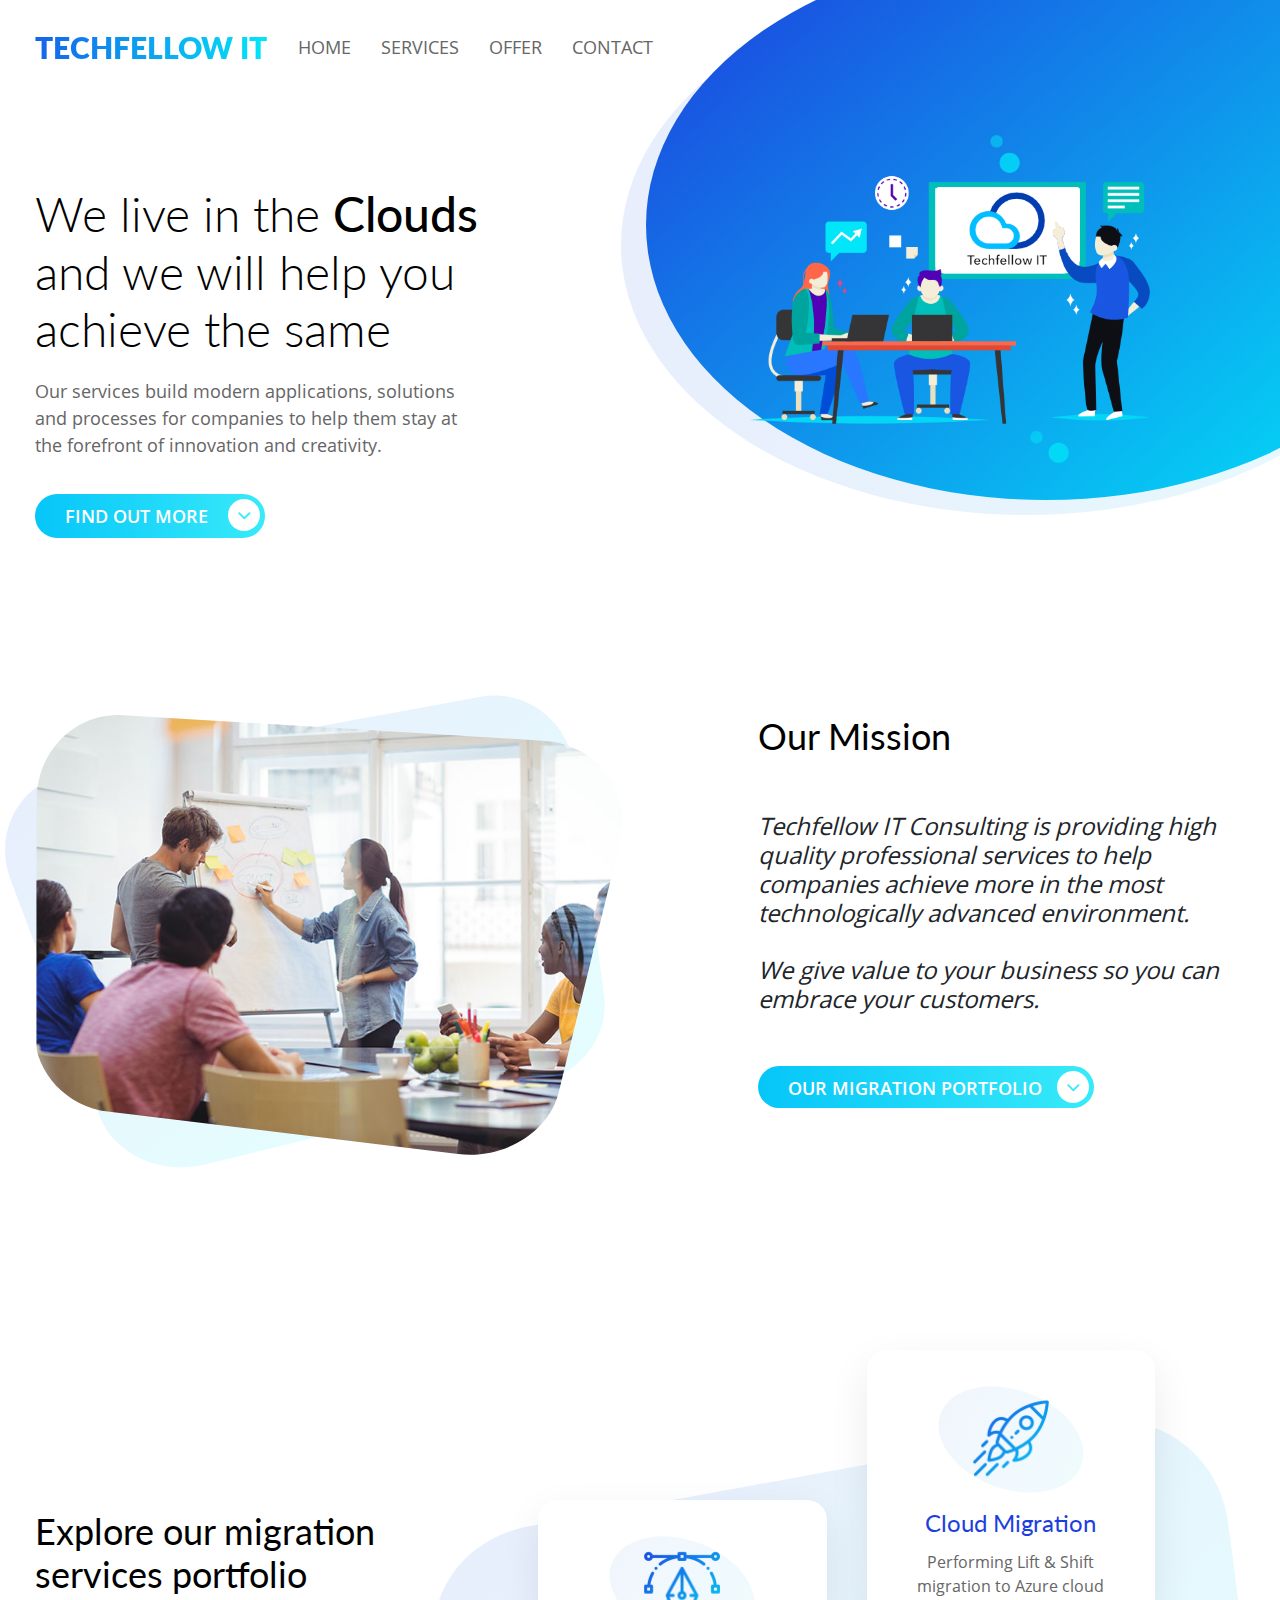
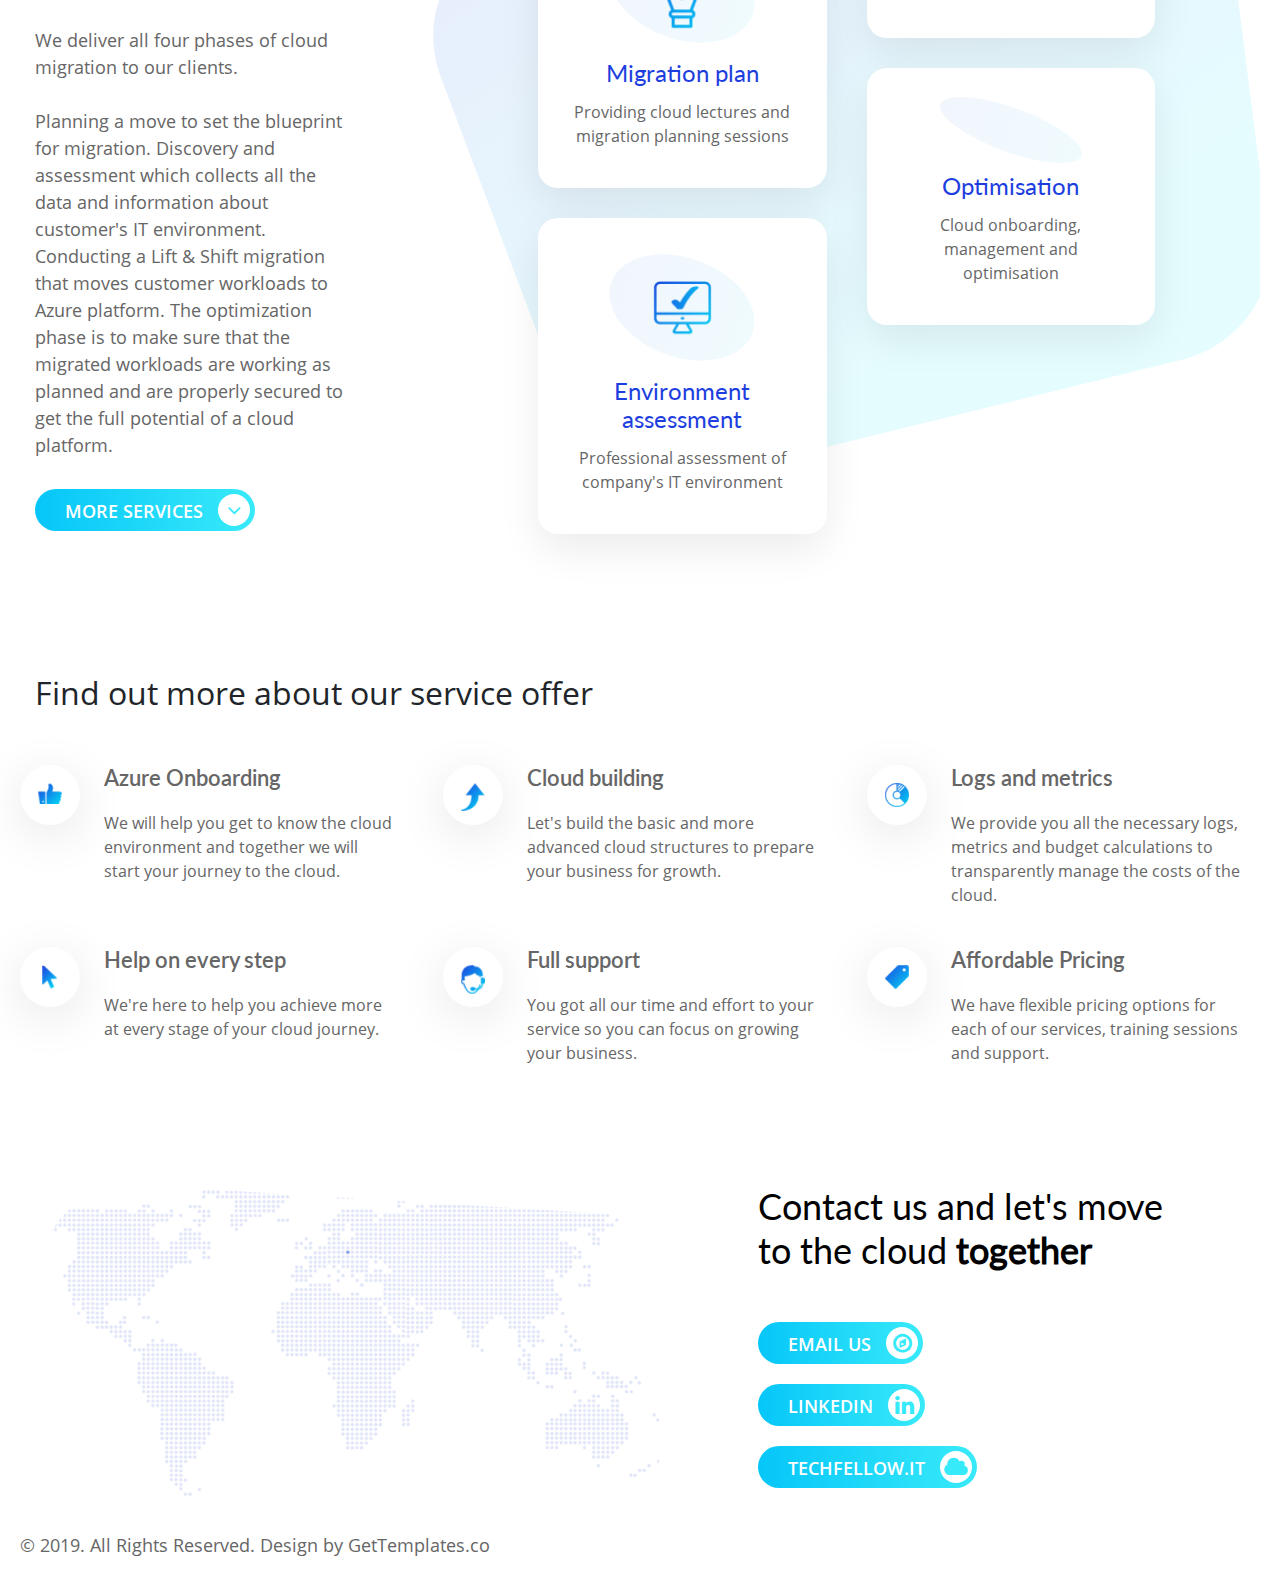
==== index.html @ e0941813 "small changes" ====
<!doctype html>
<!--
	Solution by GetTemplates.co
	URL: https://gettemplates.co
-->
<html lang="en">
<head>
    <meta charset="utf-8">
    <meta name="viewport" content="width=device-width, initial-scale=1, shrink-to-fit=no">
    <meta name='robots' content='index, follow, max-image-preview:large, max-snippet:-1, max-video-preview:-1'>
 	<meta name="description" content="Start your cloud journey with us">
	<link rel="canonical" href="https://techfellow.it">
	<meta property="og:locale" content="en_UK">
	<meta property="og:type" content="website">
	<meta property="og:title" content="Techfellow IT - we will help you get to the Clouds !">
	<meta property="og:description" content="Start your cloud journey with us">
	<meta property="og:url" content="https://techfellow.it">
	<meta property="og:site_name" content="Techfellow IT">
	<meta property="article:modified_time" content="2021-06-20T11:11:51+00:00">
    <!--Favicon-->
    <link rel="shortcut icon" href="images/favicon.png" type="image/x-icon">
    <link rel="icon" href="images/favicon.png" type="image/x-icon">
    <link href="css/font-awesome.css" rel="stylesheet" type="text/css">
    <!-- Bootstrap CSS -->
    <link rel="stylesheet" href="css/bootstrap.min.css">
    <!-- custom CSS -->
    <link rel="stylesheet" href="css/style.css">
    <title>Techfellow IT - we will help you get to the Clouds !</title>
    <style>
    </style>
</head>
<body>
<nav class="navbar navbar-expand-lg navbar-light bg-light bg-transparent" id="gtco-main-nav">
    <div class="container"><a class="navbar-brand" href='https://techfellow.it'>Techfellow IT</a>
        <div id="my-nav" class="collapse navbar-collapse">
            <ul class="navbar-nav mr-auto">
                <li class="nav-item"><a class="nav-link" href="#">Home</a></li>
                <li class="nav-item"><a class="nav-link" href="#services">Services</a></li>
                <li class="nav-item"><a class="nav-link" href="#offer">Offer</a></li>
                <li class="nav-item"><a class="nav-link" href="#contact">Contact</a></li>
            </ul>
        </div>
    </div>
</nav>
<div class="container-fluid gtco-banner-area">
    <div class="container">
        <div class="row">
            <div class="col-md-6">
                <h1>We live in the <span>Clouds</span>
                    and we will help you achieve the same </h1>
                <p> Our services build modern applications, solutions and processes for companies to help them stay at the forefront of innovation and creativity.</p>
                <a href="#mission">Find out more <i class="fa fa-angle-down" aria-hidden="true"></i></a></div>
            <div class="col-md-6">
                <div class="card"><img class="card-img-top img-fluid" src="images/banner-img.png" alt=""></div>
            </div>
        </div>
    </div>
</div>
<div class="container-fluid gtco-feature" id="mission">
    <div class="container">
        <div class="row">
            <div class="col-md-7">
                <div class="cover">
                    <div class="card">
                        <svg
                                class="back-bg"
                                width="100%" viewBox="0 0 900 700" style="position:absolute; z-index: -1">
                            <defs>
                                <linearGradient id="PSgrad_01" x1="64.279%" x2="0%" y1="76.604%" y2="0%">
                                    <stop offset="0%" stop-color="rgb(1,230,248)" stop-opacity="1"/>
                                    <stop offset="100%" stop-color="rgb(29,62,222)" stop-opacity="1"/>
                                </linearGradient>
                            </defs>
                            <path fill-rule="evenodd" opacity="0.102" fill="url(#PSgrad_01)"
                                  d="M616.656,2.494 L89.351,98.948 C19.867,111.658 -16.508,176.639 7.408,240.130 L122.755,546.348 C141.761,596.806 203.597,623.407 259.843,609.597 L697.535,502.126 C748.221,489.680 783.967,441.432 777.751,392.742 L739.837,95.775 C732.096,35.145 677.715,-8.675 616.656,2.494 Z"/>
                        </svg>
                        <svg width="100%" viewBox="0 0 700 500">
                            <clipPath id="clip-path">
                                <path d="M89.479,0.180 L512.635,25.932 C568.395,29.326 603.115,76.927 590.357,129.078 L528.827,380.603 C518.688,422.048 472.661,448.814 427.190,443.300 L73.350,400.391 C32.374,395.422 -0.267,360.907 -0.002,322.064 L1.609,85.154 C1.938,36.786 40.481,-2.801 89.479,0.180 Z"></path>
                            </clipPath>
                            <!-- xlink:href for modern browsers, src for IE8- -->
                            <image clip-path="url(#clip-path)" xlink:href="images/learn-img.jpg" width="100%"
                                   height="465" class="svg__image"></image>
                        </svg>
                    </div>
                </div>
            </div>
            <div class="col-md-5">
                <h2> Our Mission </h2>
                <i></i><p> </p><br>
                   <i><h4> Techfellow IT Consulting is providing high quality 
                    professional services to help companies achieve more 
                    in the most technologically advanced environment.<br><br>
                    We give value to your business so you can embrace your customers.
                </h4></i><br>
                <a href="#services">Our migration portfolio<i class="fa fa-angle-down" aria-hidden="true"></i></a></div>
                <!-- <p>
                    <small><i>
                        Our services build the modern applications, solutions and processes for companies to help them stay on the forefront of innovation and creativity.
                   </i> </small>
                </p> -->
        </div>
    </div>
</div>
<div class="container-fluid gtco-features" id="services">
    <div class="container">
        <div class="row">
            <div class="col-lg-4">
                <h2> Explore our migration services portfolio</h2>
                <p> We deliver all four phases of cloud migration to our clients. <br><br>
                    Planning a move to set the blueprint for migration.
                    Discovery and assessment which collects all the data and information about customer's IT environment. 
                    Conducting a Lift & Shift migration that moves customer workloads to Azure platform. 
                    The optimization phase is to make sure that the migrated workloads are working as planned and are properly secured to get the full potential of a cloud platform.
                </p>
                <a href="#offer">More services<i class="fa fa-angle-down" aria-hidden="true"></i></a></div>
            <div class="col-lg-8">
                <svg id="bg-services"
                     width="100%"
                     viewBox="0 0 1000 800">
                    <defs>
                        <linearGradient id="PSgrad_02" x1="64.279%" x2="0%" y1="76.604%" y2="0%">
                            <stop offset="0%" stop-color="rgb(1,230,248)" stop-opacity="1"/>
                            <stop offset="100%" stop-color="rgb(29,62,222)" stop-opacity="1"/>
                        </linearGradient>
                    </defs>
                    <path fill-rule="evenodd" opacity="0.102" fill="url(#PSgrad_02)"
                          d="M801.878,3.146 L116.381,128.537 C26.052,145.060 -21.235,229.535 9.856,312.073 L159.806,710.157 C184.515,775.753 264.901,810.334 338.020,792.380 L907.021,652.668 C972.912,636.489 1019.383,573.766 1011.301,510.470 L962.013,124.412 C951.950,45.594 881.254,-11.373 801.878,3.146 Z"/>
                </svg>
                <div class="row">
                    <div class="col">
                        <div class="card text-center">
                            <div class="oval"><img class="card-img-top" src="images/graphics-design.png" alt=""></div>
                            <div class="card-body">
                                <h3 class="card-title">Migration plan</h3>
                                <p class="card-text">Providing cloud lectures and migration planning sessions</p>
                            </div>
                        </div>
                        <div class="card text-center">
                            <div class="oval"><img class="card-img-top" src="images/web-design.png" alt=""></div>
                            <div class="card-body">
                                <h3 class="card-title">Environment assessment</h3>
                                <p class="card-text">Professional assessment of company's IT environment</p>
                            </div>
                        </div>
                    </div>
                    <div class="col">
                        <div class="card text-center">
                            <div class="oval"><img class="card-img-top" src="images/seo.png" alt=""></div>
                            <div class="card-body">
                                <h3 class="card-title">Cloud Migration</h3>
                                <p class="card-text">Performing Lift & Shift migration to Azure cloud</p>
                            </div>
                        </div>
                        <div class="card text-center">
                            <div class="oval"><img class="card-img-top" src="images/marketing2.png" alt=""></div>
                            <div class="card-body">
                                <h3 class="card-title">Optimisation</h3>
                                <p class="card-text">Cloud onboarding, management and optimisation</p>
                            </div>
                        </div>
                    </div>
                </div>
            </div>
        </div>
    </div>
</div>


<div class="container-fluid gtco-features-list" id="offer">
    <div class="container">
        <div class="row">
            <div class="col-lg-8">
                <h2>Find out more about our service offer</h2><br></div>
        <div class="row">
            <div class="media col-md-6 col-lg-4">
                <div class="oval mr-4"><img class="align-self-start" src="images/quality-results.png" alt=""></div>
                <div class="media-body">
                    <h5 class="mb-0">Azure Onboarding</h5>
                    We will help you get to know the cloud environment and together we will start your journey to the cloud.
                </div>
            </div>
            <div class="media col-md-6 col-lg-4">
                <div class="oval mr-4"><img class="align-self-start" src="images/effectively-increase.png" alt=""></div>
                <div class="media-body">
                    <h5 class="mb-0">Cloud building</h5>
                    Let's build the basic and more advanced cloud structures to prepare your business for growth.
                </div>
            </div>
            <div class="media col-md-6 col-lg-4">
                <div class="oval mr-4"><img class="align-self-start" src="images/analytics.png" alt=""></div>
                <div class="media-body">
                    <h5 class="mb-0">Logs and metrics</h5>
                    We provide you all the necessary logs, metrics and budget calculations to transparently manage the costs of the cloud.
                </div>
            </div>
            <div class="media col-md-6 col-lg-4">
                <div class="oval mr-4"><img class="align-self-start" src="images/easy-to-use.png" alt=""></div>
                <div class="media-body">
                    <h5 class="mb-0">Help on every step</h5>
                    We're here to help you achieve more at every stage of your cloud journey.
                </div>
            </div>
            <div class="media col-md-6 col-lg-4">
                <div class="oval mr-4"><img class="align-self-start" src="images/free-support.png" alt=""></div>
                <div class="media-body">
                    <h5 class="mb-0">Full support</h5>
                    You got all our time and effort to your service so you can focus on growing your business.
                </div>
            </div>
            <div class="media col-md-6 col-lg-4">
                <div class="oval mr-4"><img class="align-self-start" src="images/affordable-pricing.png" alt=""></div>
                <div class="media-body">
                    <h5 class="mb-0">Affordable Pricing</h5>
                   We have flexible pricing options for each of our services, training sessions and support.
                </div>
            </div>
        </div>
        </div>
    </div>
</div>

<!-- <div class="container-fluid gtco-logo-area">
    <div class="container">
        <div class="row">
            <div class="col"></div>

        </div>
    </div>
</div> -->

<div class="container-fluid gtco-feature" id="contact">
    <div class="container">
        <div class="row">
            <div class="col-md-7">
                <div class="cover">
                    <div class="card">
                        <svg width="100%" viewBox="0 0 600 300">
                            <image clip-path="url(#clip-path)" xlink:href="images/word-map3.png" width="90%"
                                   height="90%" class="svg__image"></image>
                        </svg>
                    </div>
                </div>
            </div>
            <div class="col-md-5">
                <h2> Contact us and let's move <br> to the cloud <b>together</b></h2>
                <p>
                    <ul class="nav flex-column follow-us-nav">
                        <!-- <li class="nav-item"><a class="nav-link" href="tel:+48501100100">Call us<i class="fa fa-phone" aria-hidden="true"></i></a></li> -->
                        <li class="nav-item"><a class="nav-link" href="mailto:technofellow+it@outlook.com">Email us<i class="fa fa-compass" aria-hidden="true"></i></a></li>
                        <li class="nav-item"><a class="nav-link" href="https://www.linkedin.com/company/techfellow-it/">Linkedin<i class="fa fa-linkedin" aria-hidden="true"></i></a></li>
                        <li class="nav-item"><a class="nav-link" href="https://techfellow.it">techfellow.it<i class="fa fa-cloud" aria-hidden="true"></i></a></li>
                    </ul>
                </p>
                <br>
             </div>
             <div>
                <p>&copy; 2019. All Rights Reserved. Design by GetTemplates.co</p>
            </div>
    </div>
</div>
<!-- 
<footer class="container-fluid" id="gtco-footer">
    <div class="container">
        <div class="row">
            <div class="col-lg-6" id="contact">
            </div>
        </div>
    </div>
</footer> -->

<!-- Optional JavaScript -->
<!-- jQuery first, then Popper.js, then Bootstrap JS -->
<!-- <script src="js/jquery-3.3.1.slim.min.js"></script>
<script src="js/popper.min.js"></script> -->
<script src="js/bootstrap.min.js"></script>
<!-- owl carousel js-->
<!-- <script src="owl-carousel/owl.carousel.min.js"></script> -->
<script src="js/main.js"></script>
</body>
</html>
---- css/style.css ----
/*
 * Solution by GetTemplates.co
 * URL: https://GetTemplates.co
 */
@font-face {
  font-family: "Lato-Regular";
  src: url(../fonts/Lato-Regular.ttf);
}
@font-face {
  font-family: "Lato-Black";
  src: url(../fonts/Lato-Black.ttf);
}
@font-face {
  font-family: "Lato-Bold";
  src: url(../fonts/Lato-Bold.ttf);
}
@font-face {
  font-family: "Lato-Light";
  src: url(../fonts/Lato-Light.ttf);
}
@font-face {
  font-family: "Lato-Medium";
  src: url(../fonts/Lato-Medium.ttf);
}
@font-face {
  font-family: "Lato-Semibold";
  src: url(../fonts/Lato-Semibold.ttf);
}
@font-face {
  font-family: "OpenSans-Bold";
  src: url(../fonts/OpenSans-Bold.ttf);
}
@font-face {
  font-family: "OpenSans-Regular";
  src: url(../fonts/OpenSans-Regular.ttf);
}
@font-face {
  font-family: "OpenSans-Semibold";
  src: url(../fonts/OpenSans-Semibold.ttf);
}
p {
  font-family: "OpenSans-Regular";
  color: #666666;
  font-size: 18px;
}

body {
  overflow: hidden;
  overflow-y: auto;
  font-family: "OpenSans-Regular";
}

@media (min-width: 500px) {
  .container {
    max-width: 1240px;
  }
}
#gtco-main-nav {
  padding: 20px 0;
}
#gtco-main-nav .navbar-brand {
  font-size: 30px;
  font-family: "Lato-Black";
  text-transform: uppercase;
  background: -webkit-linear-gradient(left, #1563ea, #01e6f8);
  background: -ms-linear-gradient(left, #1563ea, #01e6f8);
  background: -moz-linear-gradient(left, #1563ea, #01e6f8);
  background: -o-linear-gradient(left, #1563ea, #01e6f8);
  -webkit-background-clip: text;
  -ms-background-clip: text;
  -o-background-clip: text;
  -webkit-text-fill-color: transparent;
  -ms-text-fill-color: transparent;
  -o-text-fill-color: transparent;
}
#gtco-main-nav .bar1, #gtco-main-nav .bar2, #gtco-main-nav .bar3 {
  width: 25px;
  height: 2px;
  background-color: #fff;
  margin: 5px 0;
  transition: 0.4s;
  display: block;
  position: relative;
}
#gtco-main-nav .change .bar1 {
  -webkit-transform: rotate(-42deg) translate(-2px, 6px);
  transform: rotate(-42deg) translate(-2px, 6px);
}
#gtco-main-nav .change .bar2 {
  opacity: 0;
}
#gtco-main-nav .change .bar3 {
  -webkit-transform: rotate(46deg) translate(-4px, -8px);
  transform: rotate(46deg) translate(-4px, -8px);
}
#gtco-main-nav .navbar-nav li a {
  font-family: "OpenSans-Regular";
  font-size: 18px;
  color: #666666;
  padding: 5px 15px !important;
  text-transform: uppercase;
}
#gtco-main-nav form a {
  font-family: "OpenSans-Semibold";
  font-size: 18px;
  color: #fff;
  padding: 5px 25px;
  border-radius: 20px;
  border-width: 2px;
}
#gtco-main-nav form a.btn-info {
  background: #01e6f8;
  border-color: #01e6f8;
}
#gtco-main-nav form a.btn-outline-dark {
  border-color: #fff;
  background-color: transparent;
}
@media (max-width: 991px) {
  #gtco-main-nav form a.btn-outline-dark {
    border-color: #1d3ede;
    color: #1d3ede;
  }
}
#gtco-main-nav::after {
  position: absolute;
  content: "";
  height: 600px;
  width: 800px;
  background-image: -webkit-linear-gradient(-220deg, #1d3ede, #01e6f8);
  background-image: -moz-linear-gradient(-220deg, #1d3ede, #01e6f8);
  background-image: -ms-linear-gradient(-220deg, #1d3ede, #01e6f8);
  background-image: -o-linear-gradient(-220deg, #1d3ede, #01e6f8);
  background-image: linear-gradient(-220deg, #1d3ede, #01e6f8);
  left: 50.5%;
  top: -50px;
  z-index: -1;
  border-radius: 50% 0 50% 50%;
}
@media (max-width: 1400px) {
  #gtco-main-nav::after {
    height: 550px;
    width: 800px;
  }
}
@media (max-width: 1199px) {
  #gtco-main-nav::after {
    width: 700px;
  }
}
@media (max-width: 991px) {
  #gtco-main-nav::after {
    width: 55%;
    left: auto;
    right: 0;
  }
}
@media (max-width: 600px) {
  #gtco-main-nav::after {
    width: 100%;
    height: 400px;
  }
}
#gtco-main-nav::before {
  position: absolute;
  content: "";
  height: 590px;
  width: 830px;
  background-image: -webkit-linear-gradient(to right, #e8eefc, #e6fafe);
  background-image: -moz-linear-gradient(to right, #e8eefc, #e6fafe);
  background-image: -ms-linear-gradient(to right, #e8eefc, #e6fafe);
  background-image: -o-linear-gradient(to right, #e8eefc, #e6fafe);
  background-image: linear-gradient(to right, #e8eefc, #e6fafe);
  left: 48.5%;
  top: -25px;
  z-index: -1;
  border-radius: 50% 0 50% 50%;
}
@media (max-width: 1400px) {
  #gtco-main-nav::before {
    height: 540px;
    width: 810px;
  }
}
@media (max-width: 1199px) {
  #gtco-main-nav::before {
    width: 710px;
  }
}
@media (max-width: 991px) {
  #gtco-main-nav::before {
    width: 55%;
    left: auto;
    right: 0;
  }
}
@media (max-width: 600px) {
  #gtco-main-nav::before {
    width: 100%;
    height: 390px;
  }
}

.gtco-banner-area a, .gtco-feature a, .gtco-features a, .gtco-news .owl-carousel .card a, #gtco-footer .submit-button {
  background-image: -moz-linear-gradient(0deg, #06c6f9 0%, #38eaf9 100%);
  background-image: -webkit-linear-gradient(0deg, #06c6f9 0%, #38eaf9 100%);
  background-image: -ms-linear-gradient(0deg, #06c6f9 0%, #38eaf9 100%);
  font-size: 18px;
  font-family: "OpenSans-Semibold";
  color: #fff;
  border-radius: 50px;
  padding: 5px 30px;
  display: inline-block;
  text-transform: uppercase;
  padding-right: 5px;
  text-decoration: none !important;
}
.gtco-banner-area a .fa, .gtco-feature a .fa, .gtco-features a .fa, .gtco-news .owl-carousel .card a .fa, #gtco-footer .submit-button .fa {
  background: #fff;
  border-radius: 50%;
  height: 32px;
  width: 32px;
  color: #37eaf9;
  font-size: 22px;
  text-align: center;
  padding-top: 5px;
  margin-left: 15px;
}

.gtco-feature h2, .gtco-features h2 {
  font-family: "Lato-Regular";
  color: #000000;
  font-size: 36px;
  margin-bottom: 30px;
}

.card {
  border: none;
  background: transparent;
}

.gtco-banner-area {
  margin-top: 20px;
  min-height: 500px;
}
.gtco-banner-area h1 {
  font-family: "Lato-Light";
  font-size: 48px;
  color: #000000;
  max-width: 500px;
  margin-top: 70px;
}
.gtco-banner-area h1 span {
  font-family: "Lato-Medium";
}
@media (max-width: 1199px) {
  .gtco-banner-area h1 {
    margin-top: 30px;
  }
}
.gtco-banner-area p {
  max-width: 450px;
  margin: 20px 0;
  margin-bottom: 40px;
}
.gtco-banner-area a {
  display: inline;
  padding: 10px 30px;
  padding-right: 5px;
}
.gtco-banner-area .col-md-6 .card .card-img-top {
  max-width: 430px;
  margin: 0 auto;
  margin-top: 30px;
  margin-right: 0;
}
@media (max-width: 1400px) {
  .gtco-banner-area .col-md-6 .card .card-img-top {
    max-width: 400px;
    margin-top: 20px;
    margin-right: auto;
  }
}
@media (max-width: 1199px) {
  .gtco-banner-area .col-md-6 .card .card-img-top {
    max-width: 350px;
  }
}
@media (max-width: 767px) {
  .gtco-banner-area .col-md-6 .card .card-img-top {
    margin-top: 100px;
  }
}

.gtco-feature {
  margin-top: 100px;
}
.gtco-feature .card .back-bg {
  margin-left: -30px !important;
  margin-top: -20px;
}
.gtco-feature .card svg {
  display: block;
  margin-left: auto;
  margin-right: auto;
}
.gtco-feature .card svg.defs {
  position: absolute;
  width: 0;
  height: 0;
}
.gtco-feature .card .squircle {
  width: 100%;
  height: 450px;
  background: url(../images/learn-img.jpg) center/cover, #aaa;
  clip-path: url(#clip-path);
  background-position-x: -50px;
}
.gtco-feature p small {
  font-size: 16px;
}
.gtco-feature a {
  margin-top: 20px;
  display: inline-block;
}

.gtco-features {
  margin-top: 100px;
}
.gtco-features svg {
  position: absolute;
  margin-left: -100px;
  margin-top: 100px;
}
@media (max-width: 767px) {
  .gtco-features svg {
    margin: 0 auto;
    margin-top: 200px;
  }
}
.gtco-features h2 {
  margin-top: 200px;
}
@media (max-width: 991px) {
  .gtco-features h2 {
    margin-top: 0;
  }
}
.gtco-features .col-lg-4 p {
  max-width: 320px;
  margin-bottom: 30px;
}
.gtco-features .col-lg-8 {
  padding: 10px 100px;
}
@media (max-width: 767px) {
  .gtco-features .col-lg-8 {
    padding: 10px 0;
  }
}
.gtco-features .col-lg-8 .row .col:first-child {
  margin-top: 150px;
}
@media (max-width: 600px) {
  .gtco-features .col-lg-8 .row .col:first-child {
    margin-top: 50px;
  }
}
@media (max-width: 600px) {
  .gtco-features .col-lg-8 .col {
    flex: 0 0 100%;
    max-width: 100%;
  }
}
.gtco-features .col-lg-8 .card {
  background: #fff;
  margin: 30px 5px;
  padding: 20px 10px;
  border-radius: 20px;
  box-shadow: 0 15px 40px 0 rgba(0, 0, 0, 0.08);
}
.gtco-features .col-lg-8 .card .oval {
  background: linear-gradient(to right, #f1f6fd, #f0fbfe);
  padding: 10px;
  width: 150px;
  border-radius: 50%;
  margin: auto;
  transform: rotate(20deg);
  margin-top: 20px;
}
.gtco-features .col-lg-8 .card .card-img-top {
  max-width: 0.8in;
  margin: 0 auto;
  transform: rotate(-20deg);
}
.gtco-features .col-lg-8 .card h3 {
  font-family: "Lato-Regular";
  font-size: 24px;
  color: #1d3ede;
}
.gtco-features .col-lg-8 .card p {
  font-size: 16px;
}

.gtco-numbers-block {
  margin: 100px auto;
  margin-top: 200px;
  color: #fff;
}
@media (max-width: 600px) {
  .gtco-numbers-block {
    margin-top: 100px;
  }
}
@media (max-width: 1299px) {
  .gtco-numbers-block .row {
    max-width: 1000px;
    margin: 0 auto;
  }
}
@media (max-width: 767px) {
  .gtco-numbers-block .row .col-3 {
    padding: 0;
  }
}
.gtco-numbers-block #custom-map::before {
  position: absolute;
  content: "";
  height: 100px;
  width: 100%;
  border: 2px solid red;
}
.gtco-numbers-block svg {
  margin-top: -100px;
  position: absolute;
  left: 0;
  max-width: 1500px;
  right: 0;
  margin-left: auto;
  margin-right: auto;
}
@media (max-width: 1299px) {
  .gtco-numbers-block svg {
    margin-top: -90px;
  }
}
@media (max-width: 1199px) {
  .gtco-numbers-block svg {
    margin-top: -60px;
  }
}
@media (max-width: 991px) {
  .gtco-numbers-block svg {
    margin-top: -40px;
  }
}
@media (max-width: 650px) {
  .gtco-numbers-block svg {
    margin-top: -20px;
  }
}
@media (max-width: 600px) {
  .gtco-numbers-block svg {
    margin-top: -10px;
  }
}
.gtco-numbers-block h5 {
  font-family: "Lato-Bold";
  font-size: 60px;
}
@media (max-width: 1299px) {
  .gtco-numbers-block h5 {
    font-size: 48px;
  }
}
@media (max-width: 767px) {
  .gtco-numbers-block h5 {
    font-size: 24px;
  }
}
@media (max-width: 600px) {
  .gtco-numbers-block h5 {
    margin: 0;
    font-size: 18px;
  }
}
.gtco-numbers-block p {
  font-family: "Lato-Semibold";
  font-size: 24px;
  color: #fff;
}
@media (max-width: 1299px) {
  .gtco-numbers-block p {
    font-size: 18px;
  }
}
@media (max-width: 991px) {
  .gtco-numbers-block p {
    font-size: 16px;
  }
}
@media (max-width: 991px) {
  .gtco-numbers-block p {
    font-size: 16px;
  }
}
@media (max-width: 600px) {
  .gtco-numbers-block p {
    line-height: 1.1;
  }
}
@media (max-width: 500px) {
  .gtco-numbers-block p {
    font-size: 8px;
  }
}

.gtco-testimonials {
  position: relative;
  margin-top: 200px;
}
@media (max-width: 767px) {
  .gtco-testimonials {
    margin-top: 100px;
  }
}
.gtco-testimonials h2 {
  font-family: "Lato-Medium";
  font-size: 36px;
  text-align: center;
  color: #333333;
  margin-bottom: 100px;
}
.gtco-testimonials .owl-stage-outer {
  padding-bottom: 30px;
}
.gtco-testimonials .owl-nav {
  display: none;
}
.gtco-testimonials .owl-dots {
  text-align: center;
}
.gtco-testimonials .owl-dots span {
  position: relative;
  height: 10px;
  width: 10px;
  border-radius: 50%;
  display: block;
  background: #fff;
  border: 2px solid #01e6f8;
  margin: 0 5px;
}
.gtco-testimonials .owl-dots .active {
  box-shadow: none;
}
.gtco-testimonials .owl-dots .active span {
  background: #01e6f8;
  box-shadow: none;
  height: 12px;
  width: 12px;
  margin-bottom: -1px;
}
.gtco-testimonials .card {
  background: #fff;
  box-shadow: 0 15px 40px 0 rgba(0, 0, 0, 0.08);
  margin: 0 30px;
  padding: 0 20px;
  border-radius: 50px;
}
.gtco-testimonials .card .card-img-top {
  max-width: 100px;
  border-radius: 50%;
  margin: 0 auto;
  border: 5px solid #1d3ede;
  width: 100px;
  height: 100px;
}
.gtco-testimonials .card h5 {
  color: #1d3ede;
  font-size: 21px;
  line-height: 1.3;
  font-family: "Lato-Medium";
}
.gtco-testimonials .card h5 span {
  font-size: 18px;
  color: #666666;
  font-family: "OpenSans-Regular";
}
.gtco-testimonials .card p {
  font-size: 18px;
}
.gtco-testimonials .active {
  opacity: 0.5;
  transition: all 0.3s;
}
.gtco-testimonials .center {
  opacity: 1;
}
.gtco-testimonials .center h5 {
  font-size: 24px;
}
.gtco-testimonials .center h5 span {
  font-size: 20px;
}
.gtco-testimonials .center p {
  font-size: 20px;
}
.gtco-testimonials .center .card-img-top {
  max-width: 100%;
  height: 120px;
  width: 120px;
}

.gtco-features-list {
  margin-top: 100px;
}
.gtco-features-list .media {
  margin: 20px 0;
}
.gtco-features-list .oval {
  border-radius: 50%;
  background-color: white;
  box-shadow: 0 10px 50px 0 rgba(0, 0, 0, 0.1);
  padding: 15px;
  height: 60px;
  width: 60px;
}
.gtco-features-list .oval .align-self-start {
  width: 100%;
  padding: 3px;
}
.gtco-features-list .media-body {
  font-family: "OpenSans-Regular";
  font-size: 16px;
  color: #666666;
  padding-right: 20px;
}
.gtco-features-list .media-body h5 {
  font-family: "Lato-Semibold";
  margin-bottom: 20px !important;
  font-size: 22px;
}

.gtco-logo-area {
  margin: 50px auto;
}
.gtco-logo-area .col .img-fluid {
  max-height: 32px;
}
@media (max-width: 600px) {
  .gtco-logo-area .col {
    flex: 0 0 50%;
    max-width: 50%;
    margin: 20px 0;
  }
}

.gtco-news {
  background: #fcfcfc;
  padding: 50px 0;
  margin: 100px auto;
}
.gtco-news h2 {
  font-size: 36px;
  font-weight: "Lato-Medium";
  text-align: center;
  margin-bottom: 50px;
}
.gtco-news .owl-carousel .owl-nav {
  display: block !important;
  position: absolute;
  top: 25%;
  width: 100%;
}
@media (max-width: 600px) {
  .gtco-news .owl-carousel .owl-nav {
    display: none !important;
  }
}
.gtco-news .owl-carousel .owl-nav .owl-prev, .gtco-news .owl-carousel .owl-nav .owl-next {
  font-size: 120px;
  color: #666666;
  position: absolute;
}
.gtco-news .owl-carousel .owl-nav .owl-prev {
  left: -50px;
}
.gtco-news .owl-carousel .owl-nav .owl-next {
  right: -50px;
}
.gtco-news .owl-carousel .card {
  padding: 0 25px;
}
.gtco-news .owl-carousel .card .card-img-top {
  border-radius: 40px;
  box-shadow: 0 10px 20px 0 rgba(0, 0, 0, 0.08);
}
.gtco-news .owl-carousel .card h5 {
  font-family: "Lato-Medium";
  font-size: 22px;
  color: #333333;
  margin-bottom: 20px;
}
@media (max-width: 767px) {
  .gtco-news .owl-carousel .card h5 {
    font-size: 18px;
  }
}
.gtco-news .owl-carousel .card p {
  font-size: 17px;
}
@media (max-width: 767px) {
  .gtco-news .owl-carousel .card p {
    font-size: 15px;
  }
}
.gtco-news .owl-carousel .card a {
  padding-top: 3px !important;
  padding-bottom: 3px !important;
}

#gtco-footer {
  padding-bottom: 20px;
}
#gtco-footer h4 {
  font-family: "Lato-Medium";
  font-size: 24px;
  color: #1d3ede;
  margin-bottom: 30px;
}
#gtco-footer input, #gtco-footer textarea {
  background-color: white;
  box-shadow: 0 8px 20px 0 rgba(0, 0, 0, 0.08);
  border-radius: 50px;
  max-width: 450px;
  width: 100%;
  height: 60px;
  border: none;
  margin-bottom: 30px;
  padding-left: 30px;
  color: #000;
}
#gtco-footer input::-webkit-input-placeholder, #gtco-footer input::-moz-placeholder, #gtco-footer input:-ms-input-placeholder, #gtco-footer input:-moz-placeholder, #gtco-footer textarea::-webkit-input-placeholder, #gtco-footer textarea::-moz-placeholder, #gtco-footer textarea:-ms-input-placeholder, #gtco-footer textarea:-moz-placeholder {
  color: #999999;
  font-family: "OpenSans-Regular";
  font-size: 18px;
}
#gtco-footer textarea {
  min-height: 200px;
  border-radius: 30px;
  padding-top: 20px;
  padding-right: 20px;
  resize: none;
}
#gtco-footer .company-nav, #gtco-footer .services-nav {
  font-family: "OpenSans-Regular";
  font-size: 20px;
}
#gtco-footer .company-nav a, #gtco-footer .services-nav a {
  color: #666666;
  margin: 0;
  padding: 0;
}
#gtco-footer .follow-us-nav a {
  padding: 0 10px;
  color: #666666;
}
@media (max-width: 385px) {
  #gtco-footer .follow-us-nav a {
    padding-right: 0;
  }
}
#gtco-footer .follow-us-nav a .fa {
  font-size: 24px;
}
#gtco-footer .col-12 {
  margin-top: 90px;
}
#gtco-footer .col-12 p {
  font-family: "Lato-Regular";
  font-size: 18px;
  color: #999999;
}
@media (max-width: 991px) {
  #gtco-footer .col-12 {
    margin-top: 20px;
  }
}
@media (max-width: 991px) {
  #gtco-footer .col-lg-6 {
    margin-bottom: 50px;
  }
}
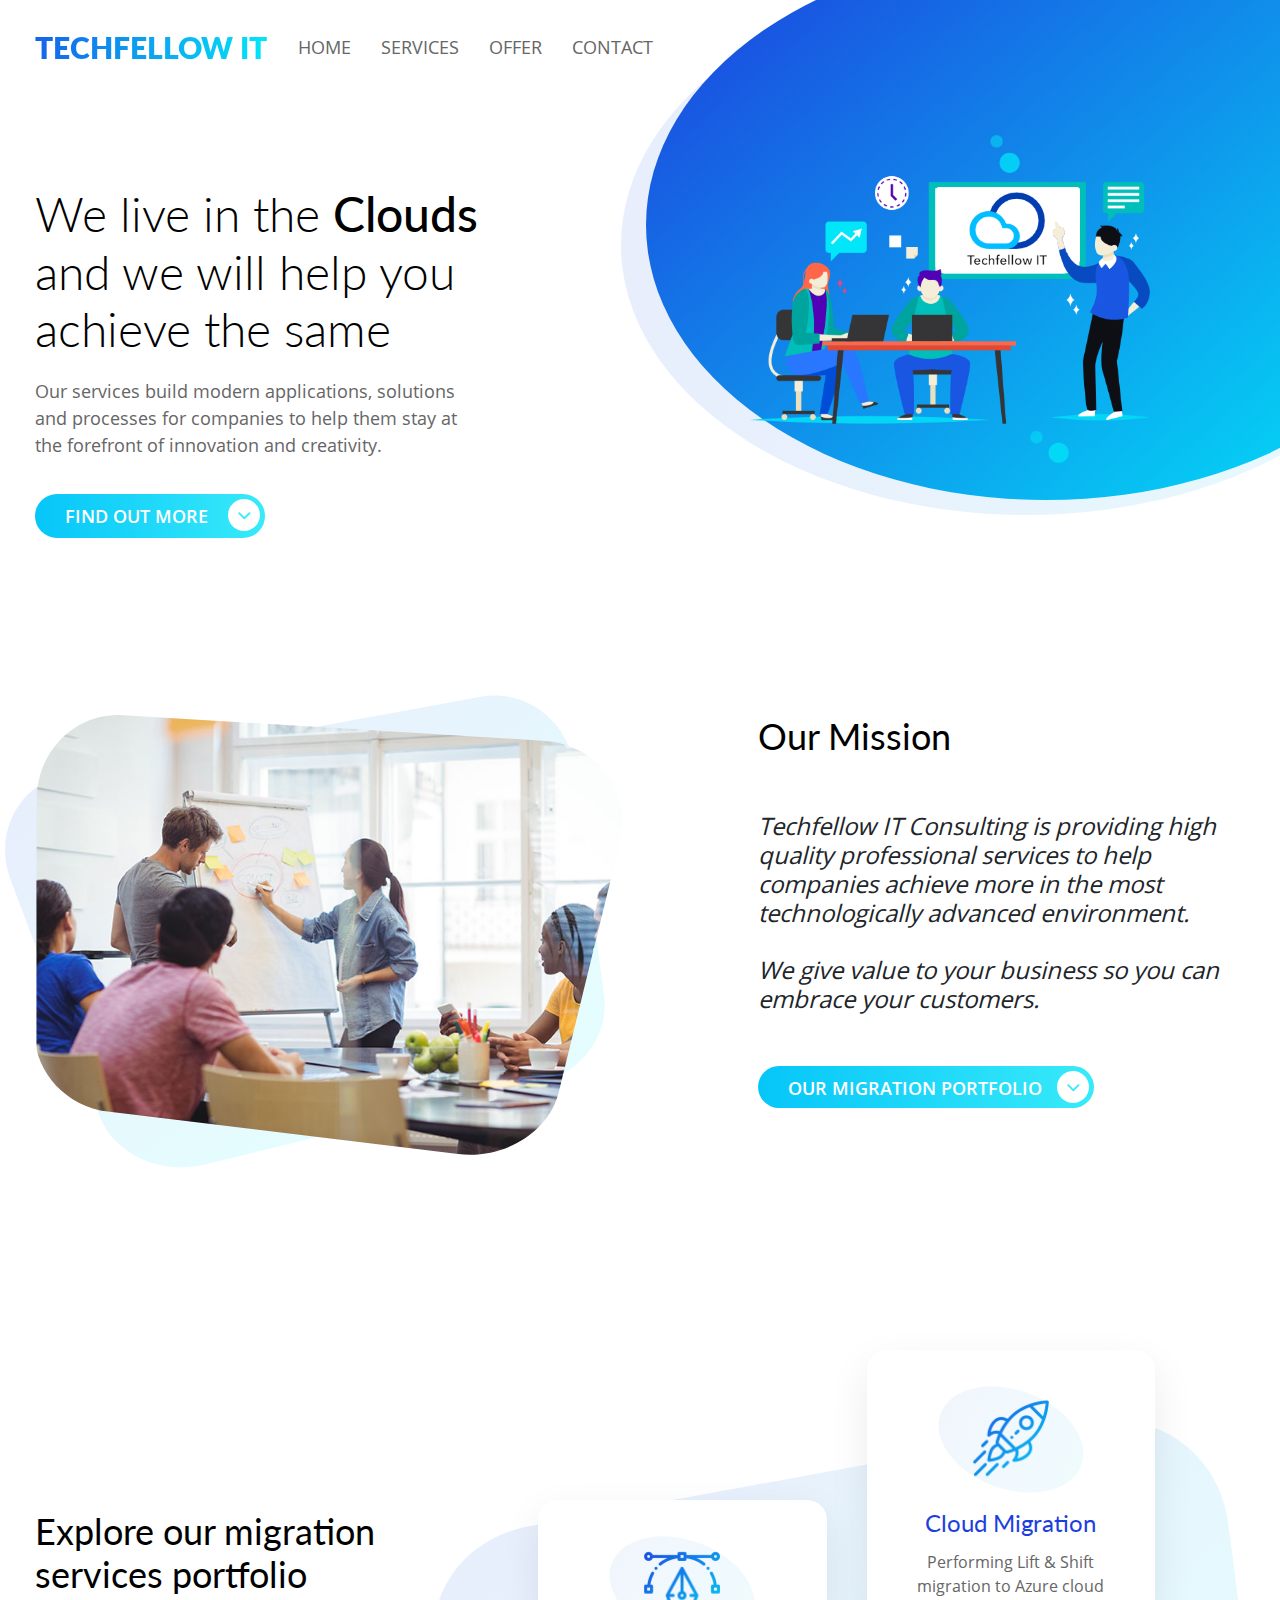
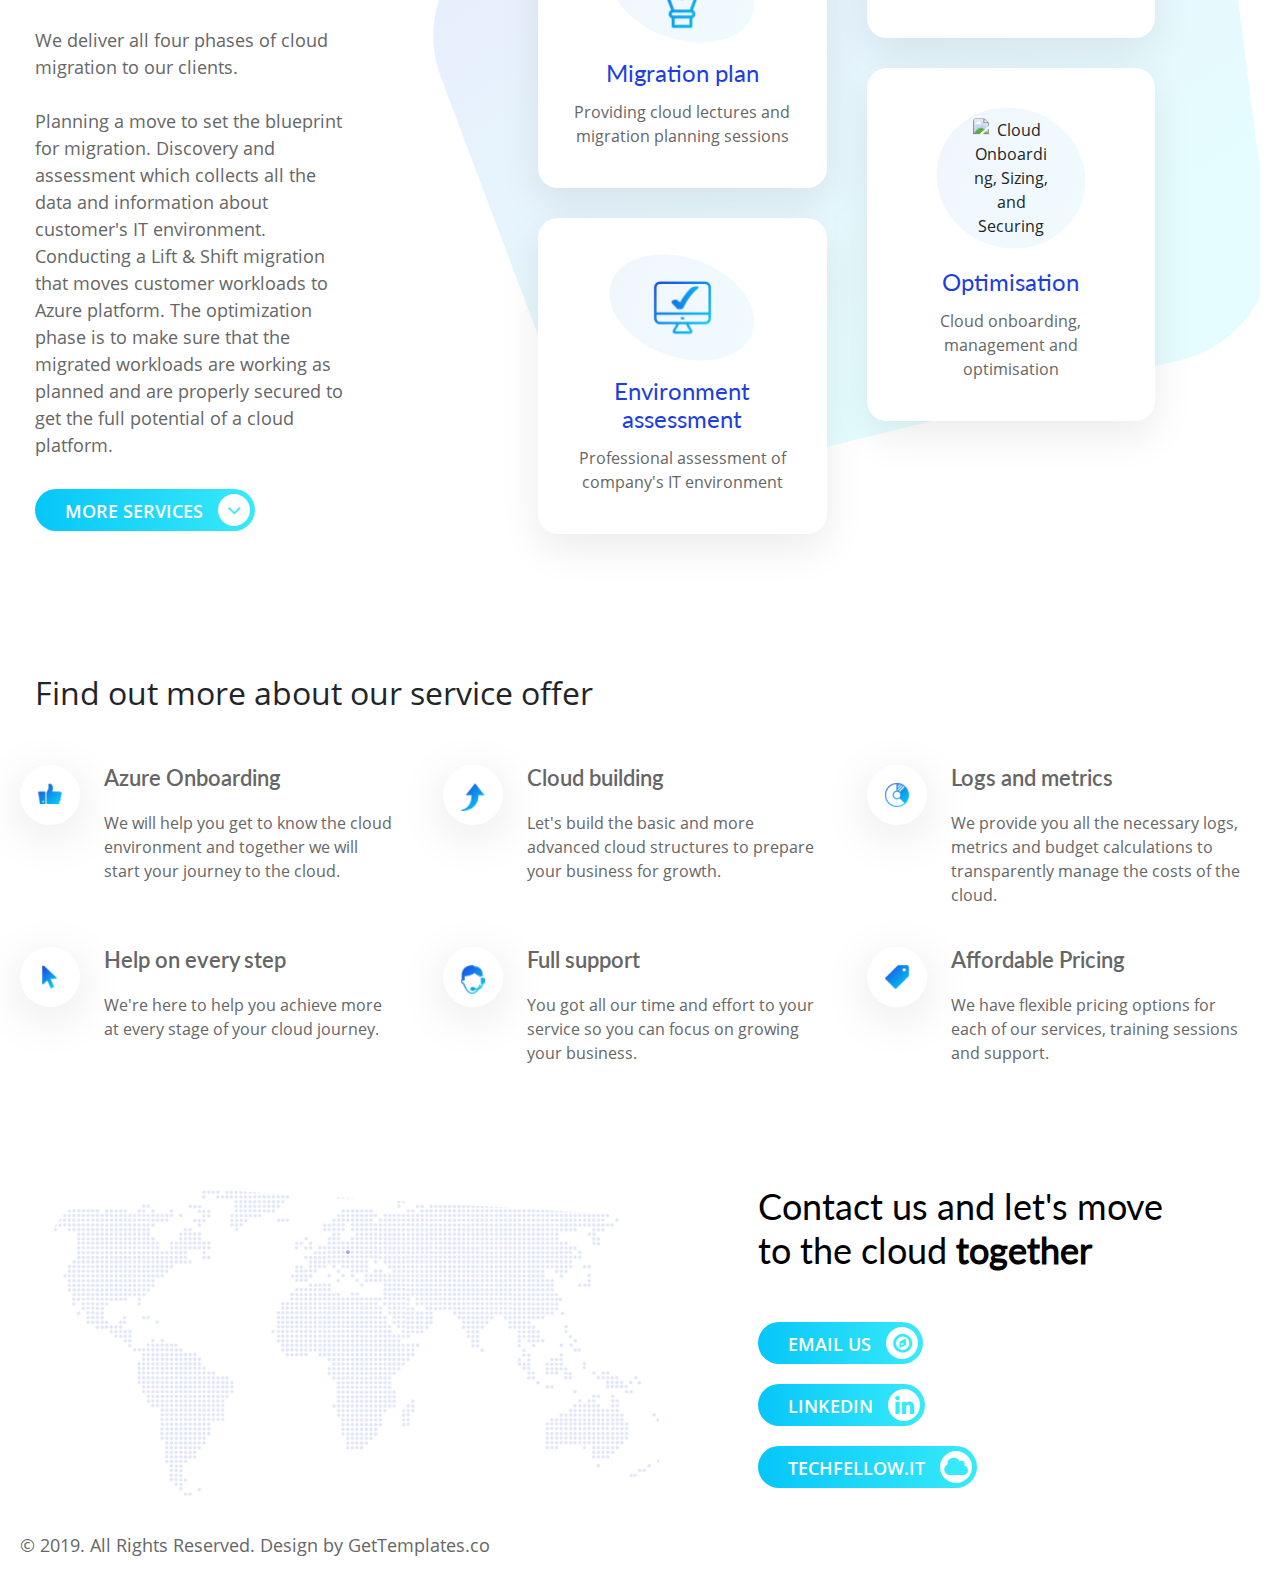
==== commit d3c44232: "small changes in img alt" ====
--- a/index.html
+++ b/index.html
@@ -16,10 +16,11 @@
 	<meta property="og:description" content="Start your cloud journey with us">
 	<meta property="og:url" content="https://techfellow.it">
 	<meta property="og:site_name" content="Techfellow IT">
+    <meta name="msvalidate.01" content="4CCE1734B3F796979C3625C556A5A24C">
 	<meta property="article:modified_time" content="2021-06-20T11:11:51+00:00">
     <!--Favicon-->
-    <link rel="shortcut icon" href="images/favicon.png" type="image/x-icon">
-    <link rel="icon" href="images/favicon.png" type="image/x-icon">
+    <link rel="shortcut icon" href="images/favicon2.png" type="image/x-icon">
+    <link rel="icon" href="images/favicon2.png" type="image/x-icon">
     <link href="css/font-awesome.css" rel="stylesheet" type="text/css">
     <!-- Bootstrap CSS -->
     <link rel="stylesheet" href="css/bootstrap.min.css">
@@ -51,7 +52,7 @@
                 <p> Our services build modern applications, solutions and processes for companies to help them stay at the forefront of innovation and creativity.</p>
                 <a href="#mission">Find out more <i class="fa fa-angle-down" aria-hidden="true"></i></a></div>
             <div class="col-md-6">
-                <div class="card"><img class="card-img-top img-fluid" src="images/banner-img.png" alt=""></div>
+                <div class="card"><img class="card-img-top img-fluid" src="images/banner-img.png" alt="Techfellow IT Consulting company specilizing in Cloud Migrations"></div>
             </div>
         </div>
     </div>
@@ -130,14 +131,14 @@
                 <div class="row">
                     <div class="col">
                         <div class="card text-center">
-                            <div class="oval"><img class="card-img-top" src="images/graphics-design.png" alt=""></div>
+                            <div class="oval"><img class="card-img-top" src="images/graphics-design.png" alt="Planning every step of migration"></div>
                             <div class="card-body">
                                 <h3 class="card-title">Migration plan</h3>
                                 <p class="card-text">Providing cloud lectures and migration planning sessions</p>
                             </div>
                         </div>
                         <div class="card text-center">
-                            <div class="oval"><img class="card-img-top" src="images/web-design.png" alt=""></div>
+                            <div class="oval"><img class="card-img-top" src="images/web-design.png" alt="Environment Assessment using tools like Azure Migrate"></div>
                             <div class="card-body">
                                 <h3 class="card-title">Environment assessment</h3>
                                 <p class="card-text">Professional assessment of company's IT environment</p>
@@ -146,14 +147,14 @@
                     </div>
                     <div class="col">
                         <div class="card text-center">
-                            <div class="oval"><img class="card-img-top" src="images/seo.png" alt=""></div>
+                            <div class="oval"><img class="card-img-top" src="images/seo.png" alt="Lift & Shift Cloud Migration to the Azure Cloud"></div>
                             <div class="card-body">
                                 <h3 class="card-title">Cloud Migration</h3>
                                 <p class="card-text">Performing Lift & Shift migration to Azure cloud</p>
                             </div>
                         </div>
                         <div class="card text-center">
-                            <div class="oval"><img class="card-img-top" src="images/marketing2.png" alt=""></div>
+                            <div class="oval"><img class="card-img-top" src="images/marketing2.png" alt="Cloud Onboarding, Sizing, and Securing"></div>
                             <div class="card-body">
                                 <h3 class="card-title">Optimisation</h3>
                                 <p class="card-text">Cloud onboarding, management and optimisation</p>
@@ -174,42 +175,42 @@
                 <h2>Find out more about our service offer</h2><br></div>
         <div class="row">
             <div class="media col-md-6 col-lg-4">
-                <div class="oval mr-4"><img class="align-self-start" src="images/quality-results.png" alt=""></div>
+                <div class="oval mr-4"><img class="align-self-start" src="images/quality-results.png" alt="Techfellow IT will provide help with onboarding in the Azure Cloud"></div>
                 <div class="media-body">
                     <h5 class="mb-0">Azure Onboarding</h5>
                     We will help you get to know the cloud environment and together we will start your journey to the cloud.
                 </div>
             </div>
             <div class="media col-md-6 col-lg-4">
-                <div class="oval mr-4"><img class="align-self-start" src="images/effectively-increase.png" alt=""></div>
+                <div class="oval mr-4"><img class="align-self-start" src="images/effectively-increase.png" alt="Techfellow.IT will help you build your Cloud environment"></div>
                 <div class="media-body">
                     <h5 class="mb-0">Cloud building</h5>
                     Let's build the basic and more advanced cloud structures to prepare your business for growth.
                 </div>
             </div>
             <div class="media col-md-6 col-lg-4">
-                <div class="oval mr-4"><img class="align-self-start" src="images/analytics.png" alt=""></div>
+                <div class="oval mr-4"><img class="align-self-start" src="images/analytics.png" alt="Logs and Metrics are important part effective Cloud use"></div>
                 <div class="media-body">
                     <h5 class="mb-0">Logs and metrics</h5>
                     We provide you all the necessary logs, metrics and budget calculations to transparently manage the costs of the cloud.
                 </div>
             </div>
             <div class="media col-md-6 col-lg-4">
-                <div class="oval mr-4"><img class="align-self-start" src="images/easy-to-use.png" alt=""></div>
+                <div class="oval mr-4"><img class="align-self-start" src="images/easy-to-use.png" alt="Techfellow IT will help you on every step of your Cloud Journey"></div>
                 <div class="media-body">
                     <h5 class="mb-0">Help on every step</h5>
                     We're here to help you achieve more at every stage of your cloud journey.
                 </div>
             </div>
             <div class="media col-md-6 col-lg-4">
-                <div class="oval mr-4"><img class="align-self-start" src="images/free-support.png" alt=""></div>
+                <div class="oval mr-4"><img class="align-self-start" src="images/free-support.png" alt="Providing support in Azure for you"></div>
                 <div class="media-body">
                     <h5 class="mb-0">Full support</h5>
                     You got all our time and effort to your service so you can focus on growing your business.
                 </div>
             </div>
             <div class="media col-md-6 col-lg-4">
-                <div class="oval mr-4"><img class="align-self-start" src="images/affordable-pricing.png" alt=""></div>
+                <div class="oval mr-4"><img class="align-self-start" src="images/affordable-pricing.png" alt="Great pricing options"></div>
                 <div class="media-body">
                     <h5 class="mb-0">Affordable Pricing</h5>
                    We have flexible pricing options for each of our services, training sessions and support.
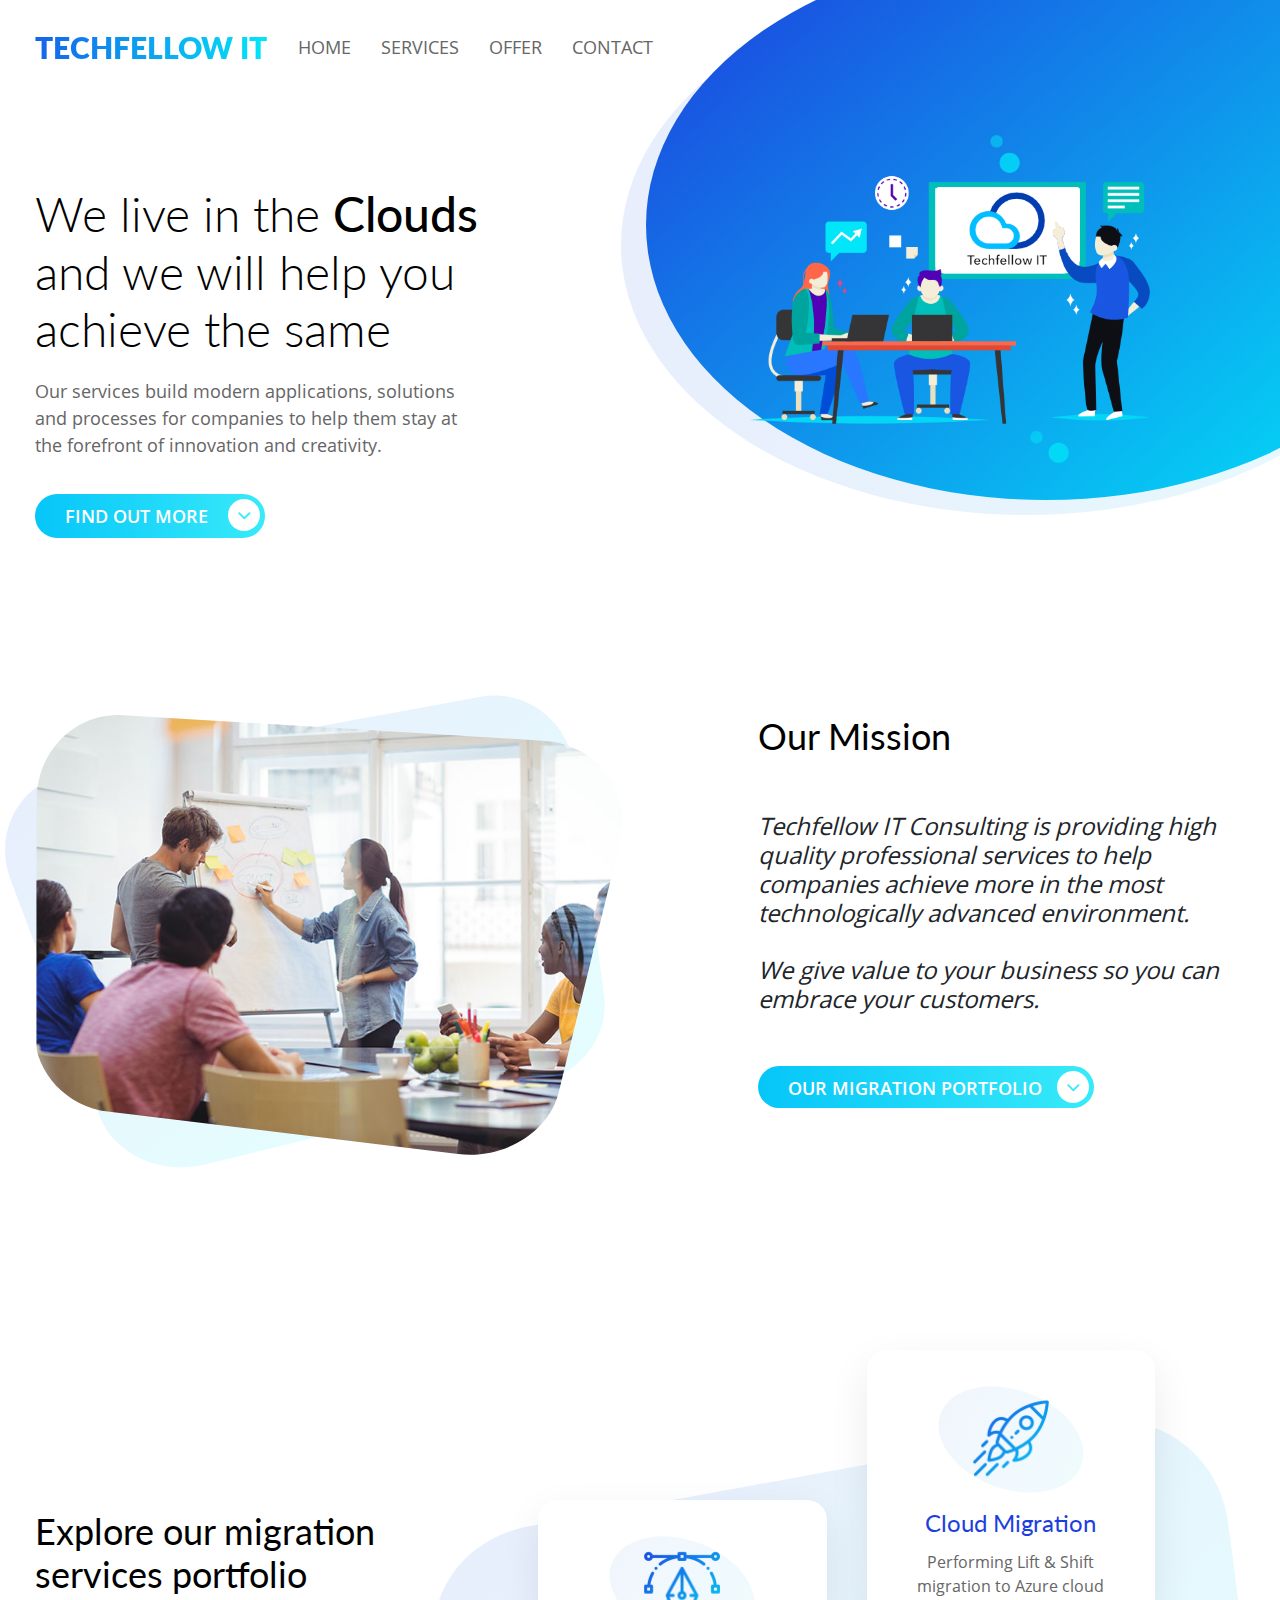
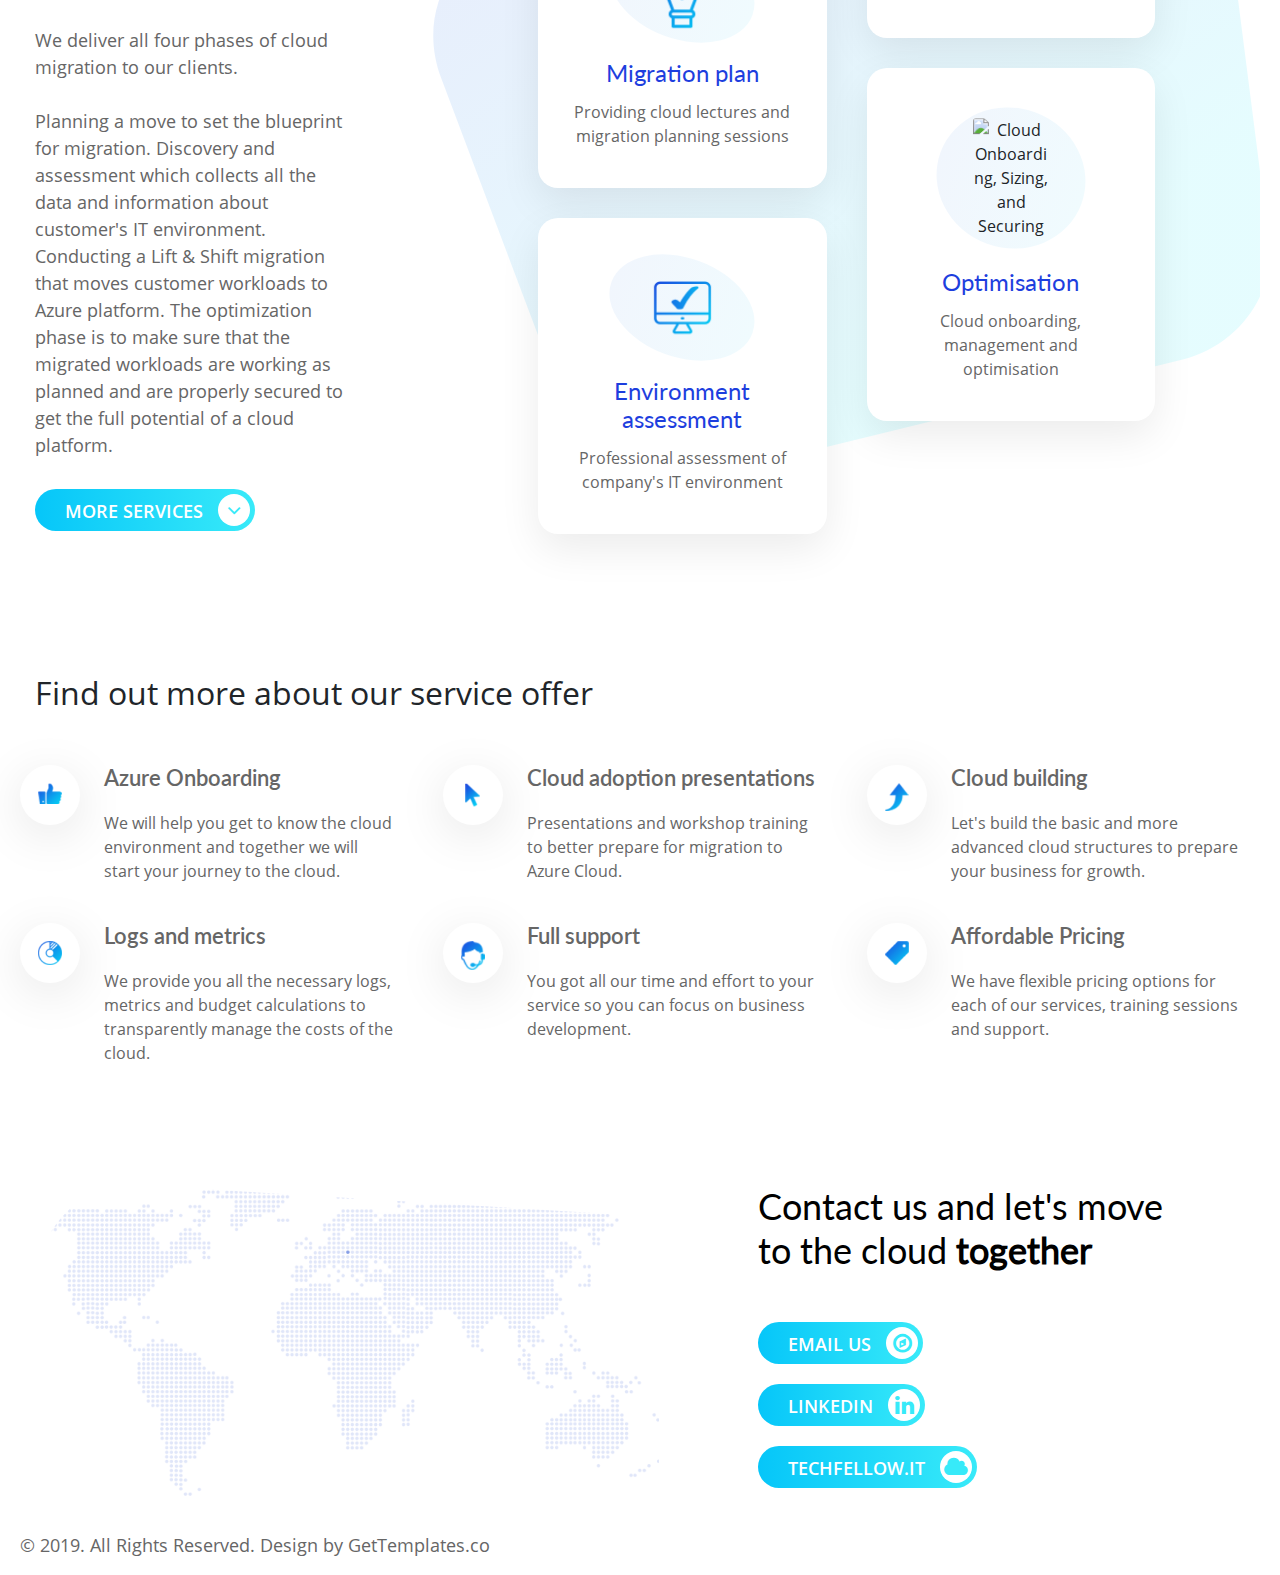
==== commit 1d051b6e: "small changes" ====
--- a/index.html
+++ b/index.html
@@ -17,7 +17,7 @@
 	<meta property="og:url" content="https://techfellow.it">
 	<meta property="og:site_name" content="Techfellow IT">
     <meta name="msvalidate.01" content="4CCE1734B3F796979C3625C556A5A24C">
-	<meta property="article:modified_time" content="2021-06-20T11:11:51+00:00">
+	<meta property="article:modified_time" content="2021-07-03T12:21:51+00:00">
     <!--Favicon-->
     <link rel="shortcut icon" href="images/favicon2.png" type="image/x-icon">
     <link rel="icon" href="images/favicon2.png" type="image/x-icon">
@@ -182,6 +182,13 @@
                 </div>
             </div>
             <div class="media col-md-6 col-lg-4">
+                <div class="oval mr-4"><img class="align-self-start" src="images/easy-to-use.png" alt="Techfellow IT Azure Cloud Migration Presentations and Training"></div>
+                <div class="media-body">
+                    <h5 class="mb-0">Cloud adoption presentations</h5>
+                    Presentations and workshop training to better prepare for migration to Azure Cloud.
+                </div>
+            </div>
+            <div class="media col-md-6 col-lg-4">
                 <div class="oval mr-4"><img class="align-self-start" src="images/effectively-increase.png" alt="Techfellow.IT will help you build your Cloud environment"></div>
                 <div class="media-body">
                     <h5 class="mb-0">Cloud building</h5>
@@ -196,17 +203,10 @@
                 </div>
             </div>
             <div class="media col-md-6 col-lg-4">
-                <div class="oval mr-4"><img class="align-self-start" src="images/easy-to-use.png" alt="Techfellow IT will help you on every step of your Cloud Journey"></div>
-                <div class="media-body">
-                    <h5 class="mb-0">Help on every step</h5>
-                    We're here to help you achieve more at every stage of your cloud journey.
-                </div>
-            </div>
-            <div class="media col-md-6 col-lg-4">
                 <div class="oval mr-4"><img class="align-self-start" src="images/free-support.png" alt="Providing support in Azure for you"></div>
                 <div class="media-body">
                     <h5 class="mb-0">Full support</h5>
-                    You got all our time and effort to your service so you can focus on growing your business.
+                    You got all our time and effort to your service so you can focus on business development.
                 </div>
             </div>
             <div class="media col-md-6 col-lg-4">
@@ -248,7 +248,7 @@
                 <p>
                     <ul class="nav flex-column follow-us-nav">
                         <!-- <li class="nav-item"><a class="nav-link" href="tel:+48501100100">Call us<i class="fa fa-phone" aria-hidden="true"></i></a></li> -->
-                        <li class="nav-item"><a class="nav-link" href="mailto:technofellow+it@outlook.com">Email us<i class="fa fa-compass" aria-hidden="true"></i></a></li>
+                        <li class="nav-item"><a class="nav-link" href="mailto:office@techfellow.it">Email us<i class="fa fa-compass" aria-hidden="true"></i></a></li>
                         <li class="nav-item"><a class="nav-link" href="https://www.linkedin.com/company/techfellow-it/">Linkedin<i class="fa fa-linkedin" aria-hidden="true"></i></a></li>
                         <li class="nav-item"><a class="nav-link" href="https://techfellow.it">techfellow.it<i class="fa fa-cloud" aria-hidden="true"></i></a></li>
                     </ul>
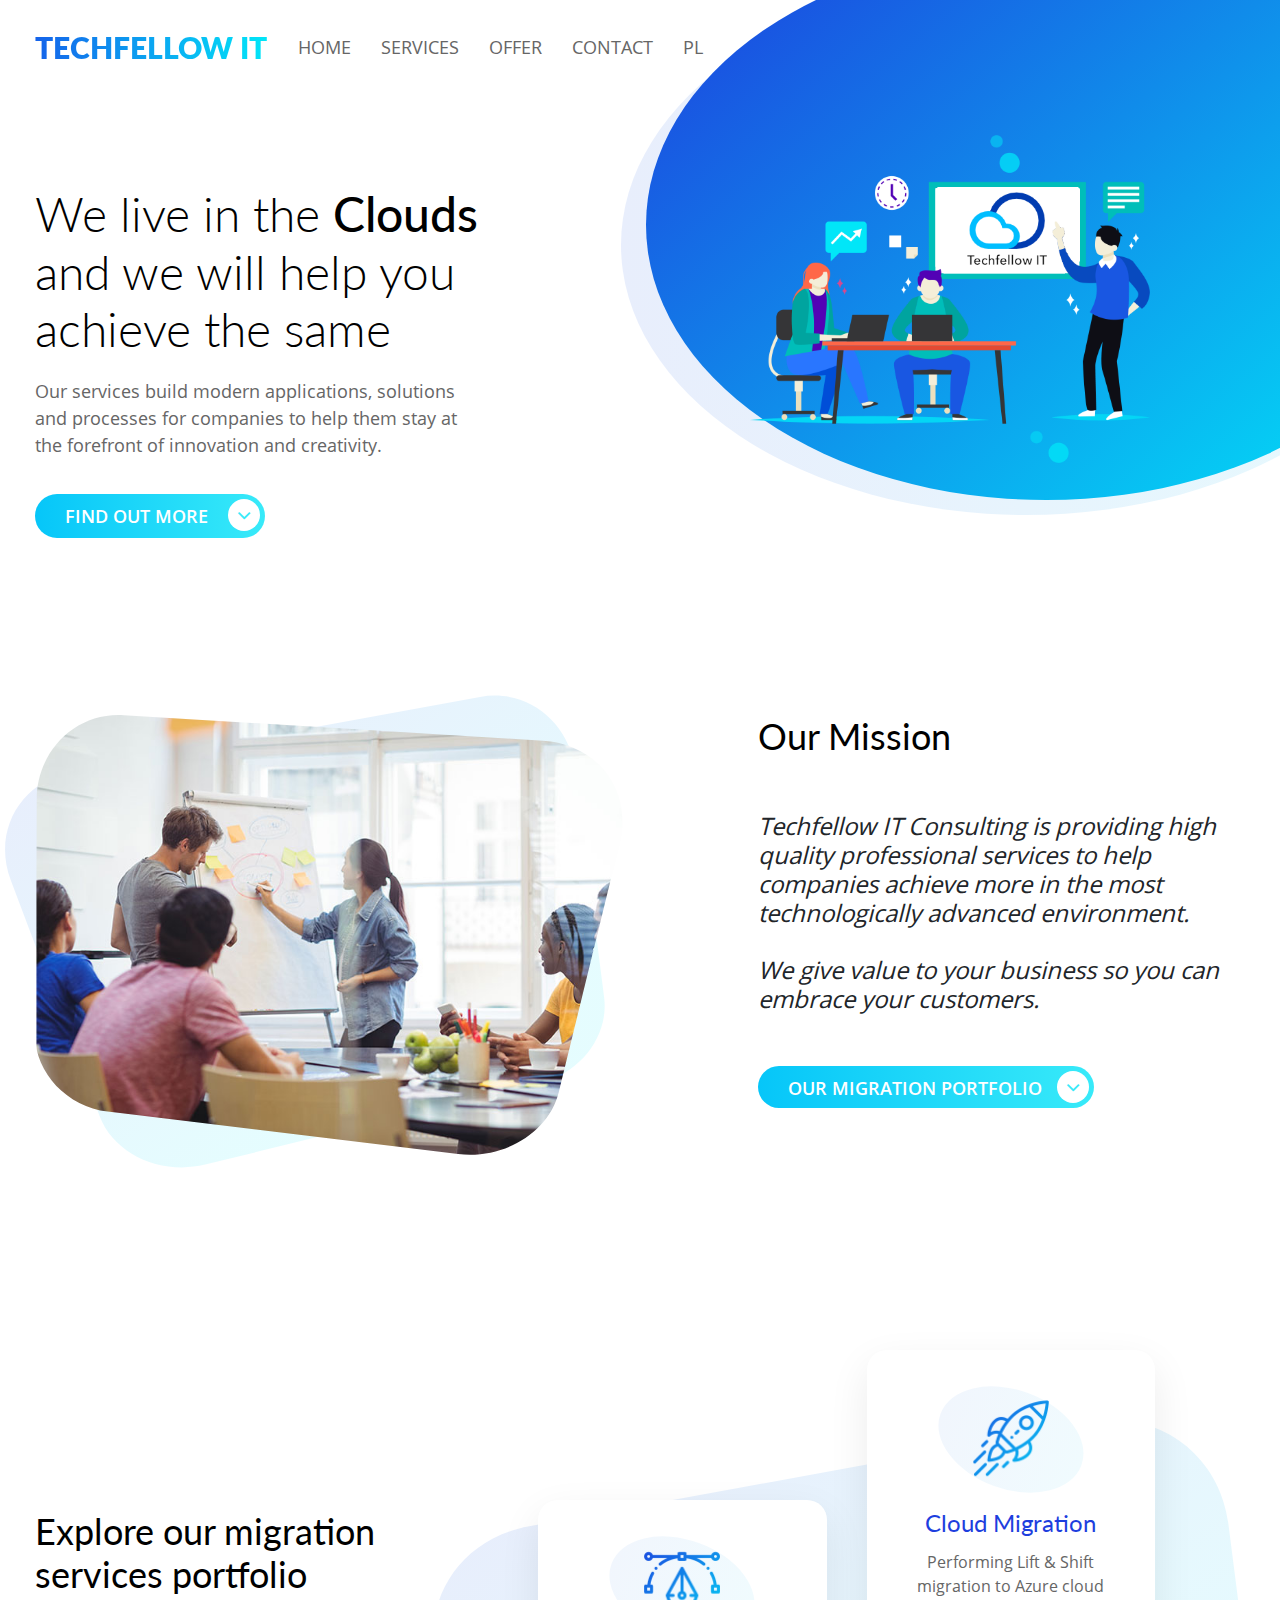
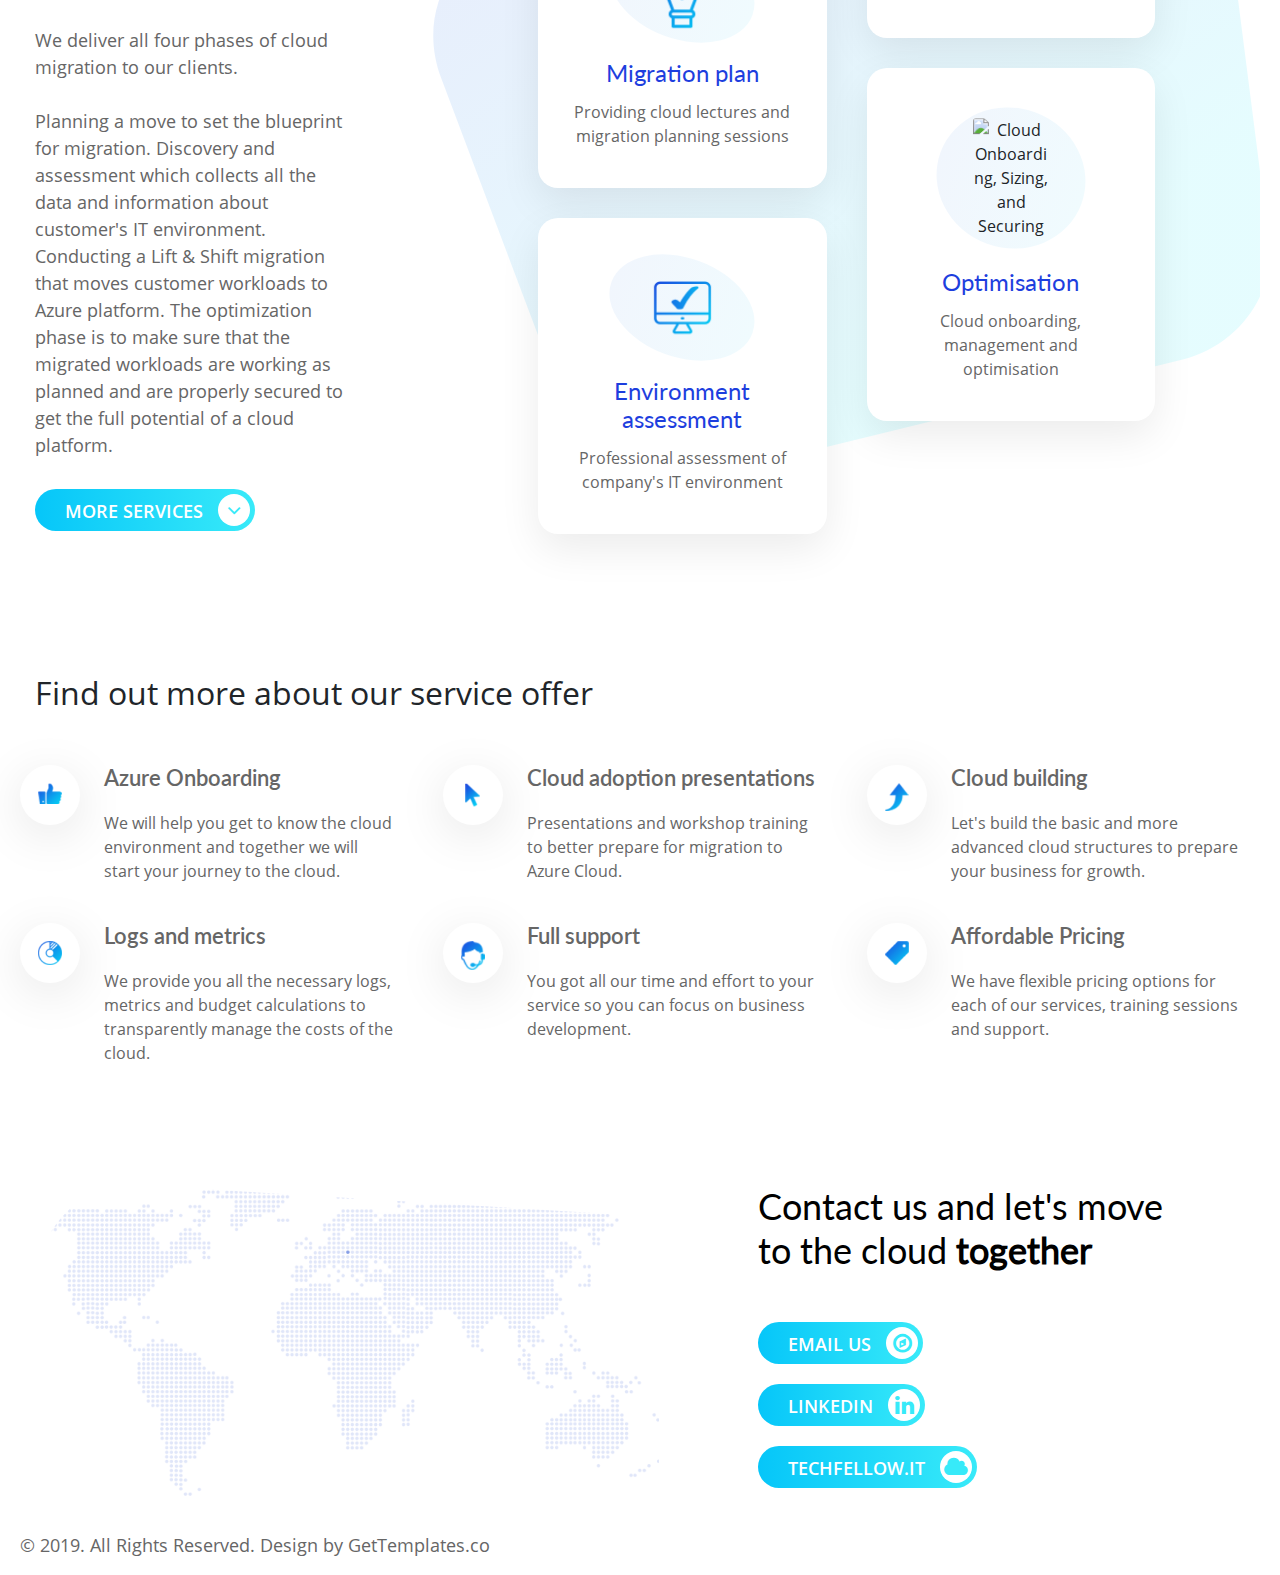
==== commit 9f395eb8: "Added Polish langugage" ====
--- a/index.html
+++ b/index.html
@@ -39,6 +39,7 @@
                 <li class="nav-item"><a class="nav-link" href="#services">Services</a></li>
                 <li class="nav-item"><a class="nav-link" href="#offer">Offer</a></li>
                 <li class="nav-item"><a class="nav-link" href="#contact">Contact</a></li>
+                <li class="nav-item"><a class="nav-link" href="https://techfellow.it/pl">PL</a></li>
             </ul>
         </div>
     </div>
